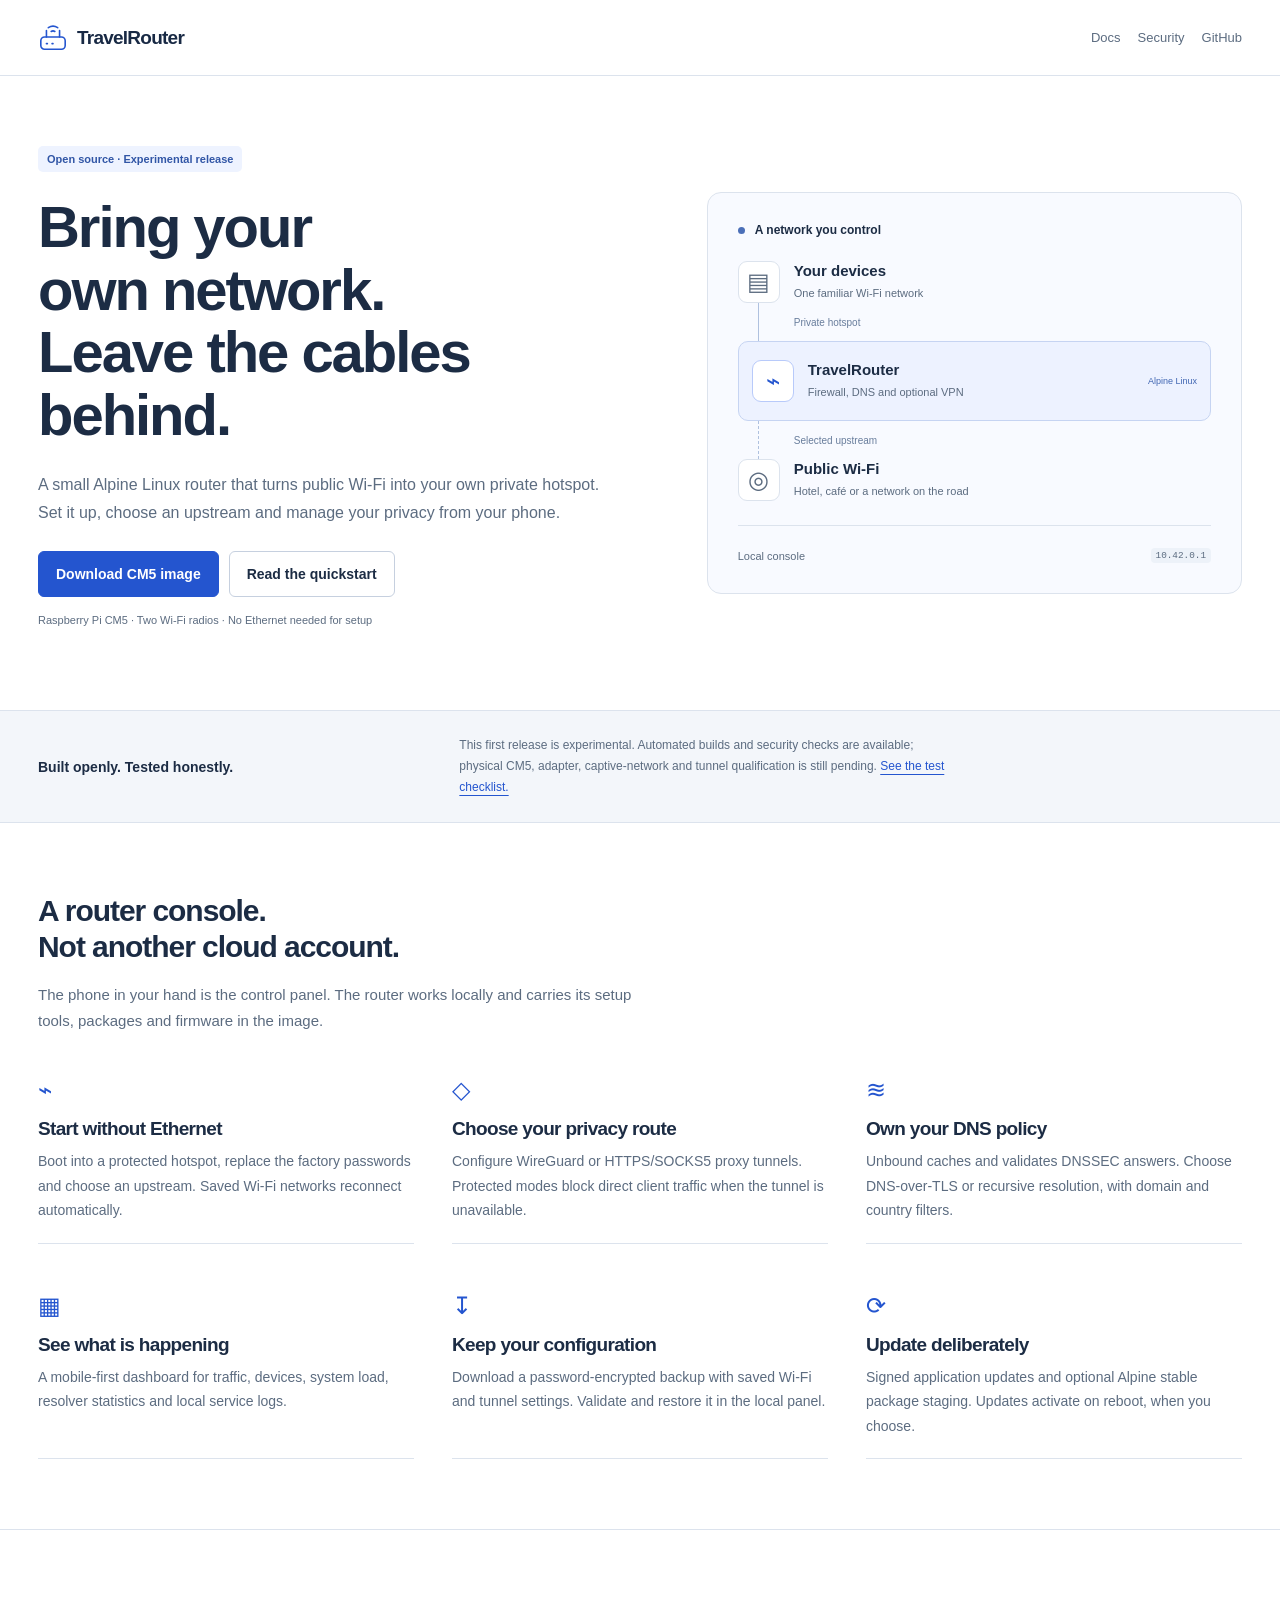
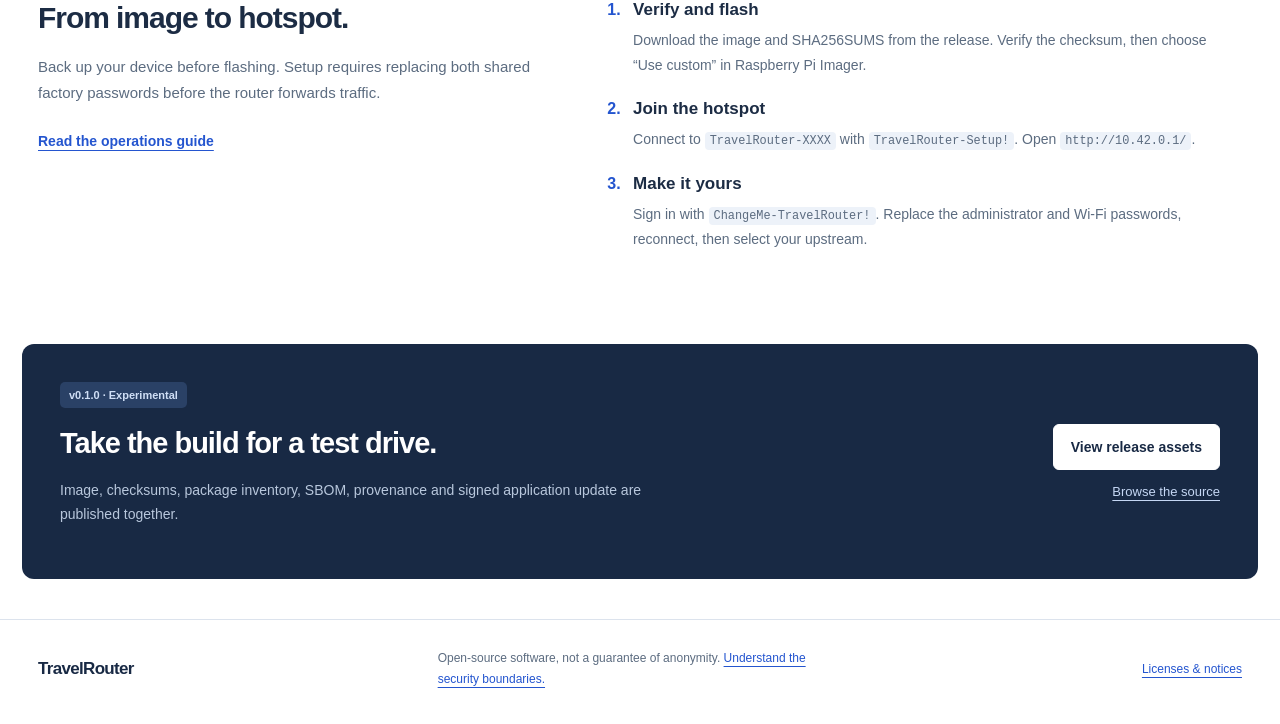
==== site/index.html @ 2a93a99b "feat: publish mobile-first project website and documentation on GitHub Pages" ====
<!doctype html>
<html lang="en"><head><meta charset="utf-8"><meta name="viewport" content="width=device-width,initial-scale=1"><meta name="theme-color" content="#f3f6fa"><meta name="description" content="An open-source Alpine Linux travel router for Raspberry Pi CM5. Offline setup, encrypted DNS, VPN routes and a mobile-first local console."><title>TravelRouter — Your network, wherever you connect</title><link rel="preload" href="assets/fonts/plex-sans-regular.woff2" as="font" type="font/woff2" crossorigin><link rel="stylesheet" href="assets/style.css"></head>
<body><a class="skip" href="#main">Skip to content</a>
<header><a class="brand" href="./"><svg width="30" height="30" viewBox="0 0 32 32" aria-hidden="true"><rect x="3" y="15" width="26" height="13" rx="4"/><path d="M9 15V8m14 7V8M11 5a9 9 0 0 1 10 0M14 9a4 4 0 0 1 4 0M9 22h1m5 0h1"/></svg>TravelRouter</a><nav aria-label="Main navigation"><a href="getting-started.html">Docs</a><a href="security.html">Security</a><a class="github-link" href="https://github.com/ralphschuler/travelrouter">GitHub</a></nav></header>
<main id="main">
<section class="hero"><div><span class="release-badge">Open source · Experimental release</span><h1>Bring your own network.<br>Leave the cables behind.</h1><p>A small Alpine Linux router that turns public Wi-Fi into your own private hotspot. Set it up, choose an upstream and manage your privacy from your phone.</p><div class="actions"><a class="button" href="https://github.com/ralphschuler/travelrouter/releases/download/v0.1.0/travelrouter-cm5-aarch64.img.gz">Download CM5 image</a><a class="button secondary" href="getting-started.html">Read the quickstart</a></div><p class="hero-note">Raspberry Pi CM5 · Two Wi-Fi radios · No Ethernet needed for setup</p></div>
<div class="route-illustration" aria-label="Your devices connect to a private TravelRouter hotspot, which connects to an upstream public network"><div class="route-header"><span class="live-dot" aria-hidden="true"></span> A network you control</div><div class="route-node"><span class="route-icon" aria-hidden="true">▤</span><div><strong>Your devices</strong><small>One familiar Wi-Fi network</small></div></div><div class="route-wire"><span>Private hotspot</span></div><div class="route-node router-node"><span class="route-icon" aria-hidden="true">⌁</span><div><strong>TravelRouter</strong><small>Firewall, DNS and optional VPN</small></div><span class="router-label">Alpine Linux</span></div><div class="route-wire external"><span>Selected upstream</span></div><div class="route-node"><span class="route-icon" aria-hidden="true">◎</span><div><strong>Public Wi-Fi</strong><small>Hotel, café or a network on the road</small></div></div><div class="route-footer">Local console <code>10.42.0.1</code></div></div></section>
<section class="qualification"><strong>Built openly. Tested honestly.</strong><p>This first release is experimental. Automated builds and security checks are available; physical CM5, adapter, captive-network and tunnel qualification is still pending. <a href="hardware-test.html">See the test checklist.</a></p></section>
<section class="section"><div class="section-intro"><h2>A router console.<br>Not another cloud account.</h2><p>The phone in your hand is the control panel. The router works locally and carries its setup tools, packages and firmware in the image.</p></div><div class="feature-grid">
<article><span class="feature-mark" aria-hidden="true">⌁</span><h3>Start without Ethernet</h3><p>Boot into a protected hotspot, replace the factory passwords and choose an upstream. Saved Wi-Fi networks reconnect automatically.</p></article>
<article><span class="feature-mark" aria-hidden="true">◇</span><h3>Choose your privacy route</h3><p>Configure WireGuard or HTTPS/SOCKS5 proxy tunnels. Protected modes block direct client traffic when the tunnel is unavailable.</p></article>
<article><span class="feature-mark" aria-hidden="true">≋</span><h3>Own your DNS policy</h3><p>Unbound caches and validates DNSSEC answers. Choose DNS-over-TLS or recursive resolution, with domain and country filters.</p></article>
<article><span class="feature-mark" aria-hidden="true">▦</span><h3>See what is happening</h3><p>A mobile-first dashboard for traffic, devices, system load, resolver statistics and local service logs.</p></article>
<article><span class="feature-mark" aria-hidden="true">↧</span><h3>Keep your configuration</h3><p>Download a password-encrypted backup with saved Wi-Fi and tunnel settings. Validate and restore it in the local panel.</p></article>
<article><span class="feature-mark" aria-hidden="true">⟳</span><h3>Update deliberately</h3><p>Signed application updates and optional Alpine stable package staging. Updates activate on reboot, when you choose.</p></article>
</div></section>
<section class="quickstart section" id="start"><div><h2>From image to hotspot.</h2><p>Back up your device before flashing. Setup requires replacing both shared factory passwords before the router forwards traffic.</p><a class="text-link" href="operations.html">Read the operations guide</a></div><ol><li><strong>Verify and flash</strong><p>Download the image and SHA256SUMS from the release. Verify the checksum, then choose “Use custom” in Raspberry Pi Imager.</p></li><li><strong>Join the hotspot</strong><p>Connect to <code>TravelRouter-XXXX</code> with <code>TravelRouter-Setup!</code>. Open <code>http://10.42.0.1/</code>.</p></li><li><strong>Make it yours</strong><p>Sign in with <code>ChangeMe-TravelRouter!</code>. Replace the administrator and Wi-Fi passwords, reconnect, then select your upstream.</p></li></ol></section>
<section class="download-panel"><div><span class="release-badge">v0.1.0 · Experimental</span><h2>Take the build for a test drive.</h2><p>Image, checksums, package inventory, SBOM, provenance and signed application update are published together.</p></div><div class="download-links"><a class="button" href="https://github.com/ralphschuler/travelrouter/releases/tag/v0.1.0">View release assets</a><a href="https://github.com/ralphschuler/travelrouter">Browse the source</a></div></section>
</main><footer><a class="brand" href="./">TravelRouter</a><p>Open-source software, not a guarantee of anonymity. <a href="security.html">Understand the security boundaries.</a></p><a href="third-party-notices.html">Licenses & notices</a></footer></body></html>
---- site/assets/style.css ----
@font-face{font-family:Plex;src:url("fonts/plex-sans-regular.woff2") format("woff2");font-weight:400;font-display:swap}@font-face{font-family:Plex;src:url("fonts/plex-sans-semibold.woff2") format("woff2");font-weight:600 800;font-display:swap}
:root{color-scheme:light;--ink:#1c2c44;--muted:#5c6c80;--blue:#2455cf;--navy:#182944;--line:#dce3ed;--canvas:#f3f6fa;font-family:Plex,"Helvetica Neue",Arial,sans-serif;color:var(--ink);background:white;font-synthesis:none}*{box-sizing:border-box}body{margin:0}a{color:var(--blue);text-underline-offset:4px;touch-action:manipulation}a:hover{color:#143a9a}:focus-visible{outline:3px solid #718ff0;outline-offset:4px}h1,h2,h3{text-wrap:balance;font-weight:600;letter-spacing:-.035em}h1{font-size:42px;line-height:1.08;margin:24px 0}h2{font-size:30px;line-height:1.18;margin:0 0 18px}h3{font-size:19px;margin:14px 0 9px}p{color:var(--muted);line-height:1.75;font-size:15px;max-width:75ch}code{font-family:ui-monospace,Consolas,monospace;font-size:.85em;background:#edf2f9;padding:2px 5px;border-radius:4px;overflow-wrap:anywhere}.skip{position:fixed;top:-70px;left:15px;background:white;padding:12px;z-index:10}.skip:focus{top:8px}
header,main>section,footer{padding-left:22px;padding-right:22px}header{max-width:1280px;margin:auto;min-height:76px;display:flex;align-items:center;justify-content:space-between;gap:16px;border-bottom:1px solid var(--line)}.brand{display:inline-flex;align-items:center;gap:9px;font-size:19px;font-weight:600;color:var(--navy);letter-spacing:-.04em;text-decoration:none;white-space:nowrap}.brand svg{stroke:var(--blue);stroke-width:1.7;stroke-linecap:round;stroke-linejoin:round;fill:none}header nav{display:flex;gap:17px;align-items:center;font-size:13px}header nav a{text-decoration:none;color:var(--muted);padding:12px 0}.github-link{display:none}.hero{padding-top:48px;padding-bottom:48px;max-width:1280px;margin:auto;display:grid;gap:32px}.hero>div{min-width:0}.hero p{font-size:16px}.release-badge{display:inline-block;padding:7px 9px;border-radius:5px;background:#eef3ff;color:#3156a6;font-size:11px;font-weight:600}.actions{display:flex;flex-wrap:wrap;gap:10px;margin:24px 0 14px}.button{display:inline-flex;justify-content:center;align-items:center;background:var(--blue);color:white;border:1px solid var(--blue);min-height:46px;padding:12px 17px;font-size:14px;font-weight:600;text-decoration:none;border-radius:6px}.button:hover{color:white;background:#1945b6}.secondary{background:white;color:var(--ink);border-color:#c6d0df}.secondary:hover{background:var(--canvas);color:var(--ink)}.hero .hero-note{font-size:11px}
.route-illustration{border:1px solid var(--line);border-radius:14px;padding:22px;background:#f8faff;min-width:0}.route-header{display:flex;gap:10px;align-items:center;font-size:12px;font-weight:600;margin-bottom:24px}.live-dot{height:7px;width:7px;background:#4b6fb8;border-radius:50%}.route-node{display:flex;align-items:center;gap:14px;min-width:0}.route-node strong{font-size:15px;font-weight:600}.route-node small{display:block;font-size:11px;color:var(--muted);margin-top:5px;line-height:1.5}.route-icon{display:grid;place-items:center;flex-shrink:0;width:42px;height:42px;background:white;border:1px solid var(--line);border-radius:9px;font-size:24px;color:#5c6c80}.route-wire{border-left:1px solid #afc1df;height:38px;margin-left:20px;padding-left:35px;display:flex;align-items:center;font-size:10px;color:#687d9c}.external{border-left-style:dashed}.router-node{padding:18px 13px;background:#edf2ff;border:1px solid #c6d4f2;border-radius:10px}.router-node .route-icon{color:var(--blue);border-color:#b8cafa}.router-label{display:none}.route-footer{display:flex;justify-content:space-between;align-items:center;font-size:11px;color:var(--muted);padding-top:22px;margin-top:24px;border-top:1px solid var(--line)}
.qualification{padding-top:24px;padding-bottom:24px;background:var(--canvas);border-top:1px solid var(--line);border-bottom:1px solid var(--line)}.qualification strong{font-size:14px}.qualification p{font-size:12px;margin-bottom:0}.section{padding-top:52px;padding-bottom:52px;max-width:1280px;margin:auto}.section-intro{max-width:650px;margin-bottom:32px}.feature-grid{display:grid;gap:26px}.feature-grid article{padding:10px 0 20px;border-bottom:1px solid var(--line)}.feature-grid p{font-size:14px;margin:0}.feature-mark{font-size:24px;color:var(--blue)}.quickstart{display:grid;gap:22px;border-top:1px solid var(--line)}ol{padding-left:24px;margin:0}li{padding:0 0 22px 8px}li::marker{color:var(--blue);font-weight:600}li strong{font-weight:600;font-size:17px}li p{font-size:14px;margin:8px 0 0}.text-link{display:inline-block;padding:12px 0;font-size:14px;font-weight:600}.download-panel{background:var(--navy);color:white;max-width:1236px;margin:0 22px 40px;padding:30px 24px;border-radius:12px;display:grid;gap:20px}.download-panel h2{margin-top:18px;font-size:29px}.download-panel p{color:#b8c7dc;font-size:14px}.download-panel .release-badge{background:#2a4166;color:#d0dff6}.download-links{display:flex;flex-direction:column;align-items:flex-start;justify-content:center;gap:14px}.download-links>a:last-child{color:#c5d7f4;font-size:13px}.download-panel .button{background:white;border-color:white;color:var(--navy)}footer{padding-top:28px;padding-bottom:35px;border-top:1px solid var(--line);display:flex;flex-direction:column;gap:12px;max-width:1280px;margin:auto;font-size:12px}footer p{font-size:12px;margin:0}footer .brand{font-size:17px}
.docs-layout{max-width:1280px;margin:auto;padding:24px 22px 60px;display:grid;gap:28px}.docs-menu{border-bottom:1px solid var(--line);padding:0 0 20px}.docs-menu summary{padding:10px 0;font-size:14px;font-weight:600;cursor:pointer;min-height:44px}.docs-menu nav{display:flex;gap:4px;flex-wrap:wrap;margin-top:8px}.docs-menu a{font-size:12px;text-decoration:none;display:block;padding:10px 12px;border-radius:5px;min-height:42px;color:var(--muted)}.docs-menu a[aria-current="page"]{background:#edf2ff;color:var(--blue);font-weight:600}.documentation{min-width:0;max-width:78ch}.documentation h1{font-size:34px;margin-top:20px}.documentation h2{font-size:25px;margin-top:42px;scroll-margin-top:20px}.documentation h3{scroll-margin-top:20px}.documentation p,.documentation li{font-size:15px;line-height:1.8}.documentation li{padding-bottom:10px}.documentation pre{background:#182944;color:#dbe6f7;overflow:auto;padding:20px;border-radius:8px;font-size:12px;line-height:1.8}.documentation pre code{background:none;color:inherit;overflow-wrap:normal;white-space:pre;padding:0}.documentation table{display:block;overflow:auto;border-collapse:collapse;font-size:13px;max-width:100%}.documentation th,.documentation td{text-align:left;padding:12px;border:1px solid var(--line);line-height:1.6}.documentation blockquote{border-left:3px solid #bdccef;padding-left:18px;margin-left:0}.doc-context{font-size:12px;display:flex;justify-content:space-between;gap:12px}.doc-context span{color:#946412;background:#fff7e6;padding:3px 7px;border-radius:4px}
@media(min-width:700px){header,main>section,footer{padding-left:38px;padding-right:38px}.hero{padding-top:70px;padding-bottom:70px;grid-template-columns:1.1fr 1fr;align-items:center;gap:36px}h1{font-size:46px}.feature-grid{grid-template-columns:repeat(2,minmax(0,1fr));gap:30px}.section{padding-top:70px;padding-bottom:70px}.qualification{display:grid;grid-template-columns:1fr 2fr;gap:30px;align-items:center}.qualification p{margin:0}.quickstart{grid-template-columns:1fr 1.3fr;gap:70px}.download-panel{margin-left:38px;margin-right:38px;grid-template-columns:1.6fr 1fr;gap:40px;padding:38px}.download-links{align-items:flex-end}.github-link{display:inline}.docs-layout{padding-left:38px;padding-right:38px}.router-label{display:block;font-size:9px;color:#4066b2;margin-left:auto;white-space:nowrap}.hero .hero-note{line-height:1.7}footer{flex-direction:row;justify-content:space-between;align-items:center;gap:30px}footer p{max-width:60ch}}
@media(min-width:1050px){h1{font-size:58px}.hero{gap:80px}.feature-grid{grid-template-columns:repeat(3,minmax(0,1fr));gap:38px}.route-illustration{padding:30px}.docs-layout{grid-template-columns:220px minmax(0,1fr);gap:60px}.docs-menu{border:0;position:sticky;top:25px}.docs-menu nav{display:grid}.docs-menu a{font-size:13px}.download-panel{margin-left:auto;margin-right:auto}.documentation h1{font-size:42px}.qualification{padding-left:max(38px,calc((100vw - 1204px)/2));padding-right:max(38px,calc((100vw - 1204px)/2))}}
@media(max-width:360px){header{padding-left:16px;padding-right:16px;gap:10px}.brand{font-size:16px;gap:6px}.brand svg{width:26px}header nav{gap:12px;font-size:12px}h1{font-size:36px}.actions .button{width:100%}}
@media(prefers-reduced-motion:reduce){*,*::before,*::after{scroll-behavior:auto!important;transition:none!important;animation:none!important}}
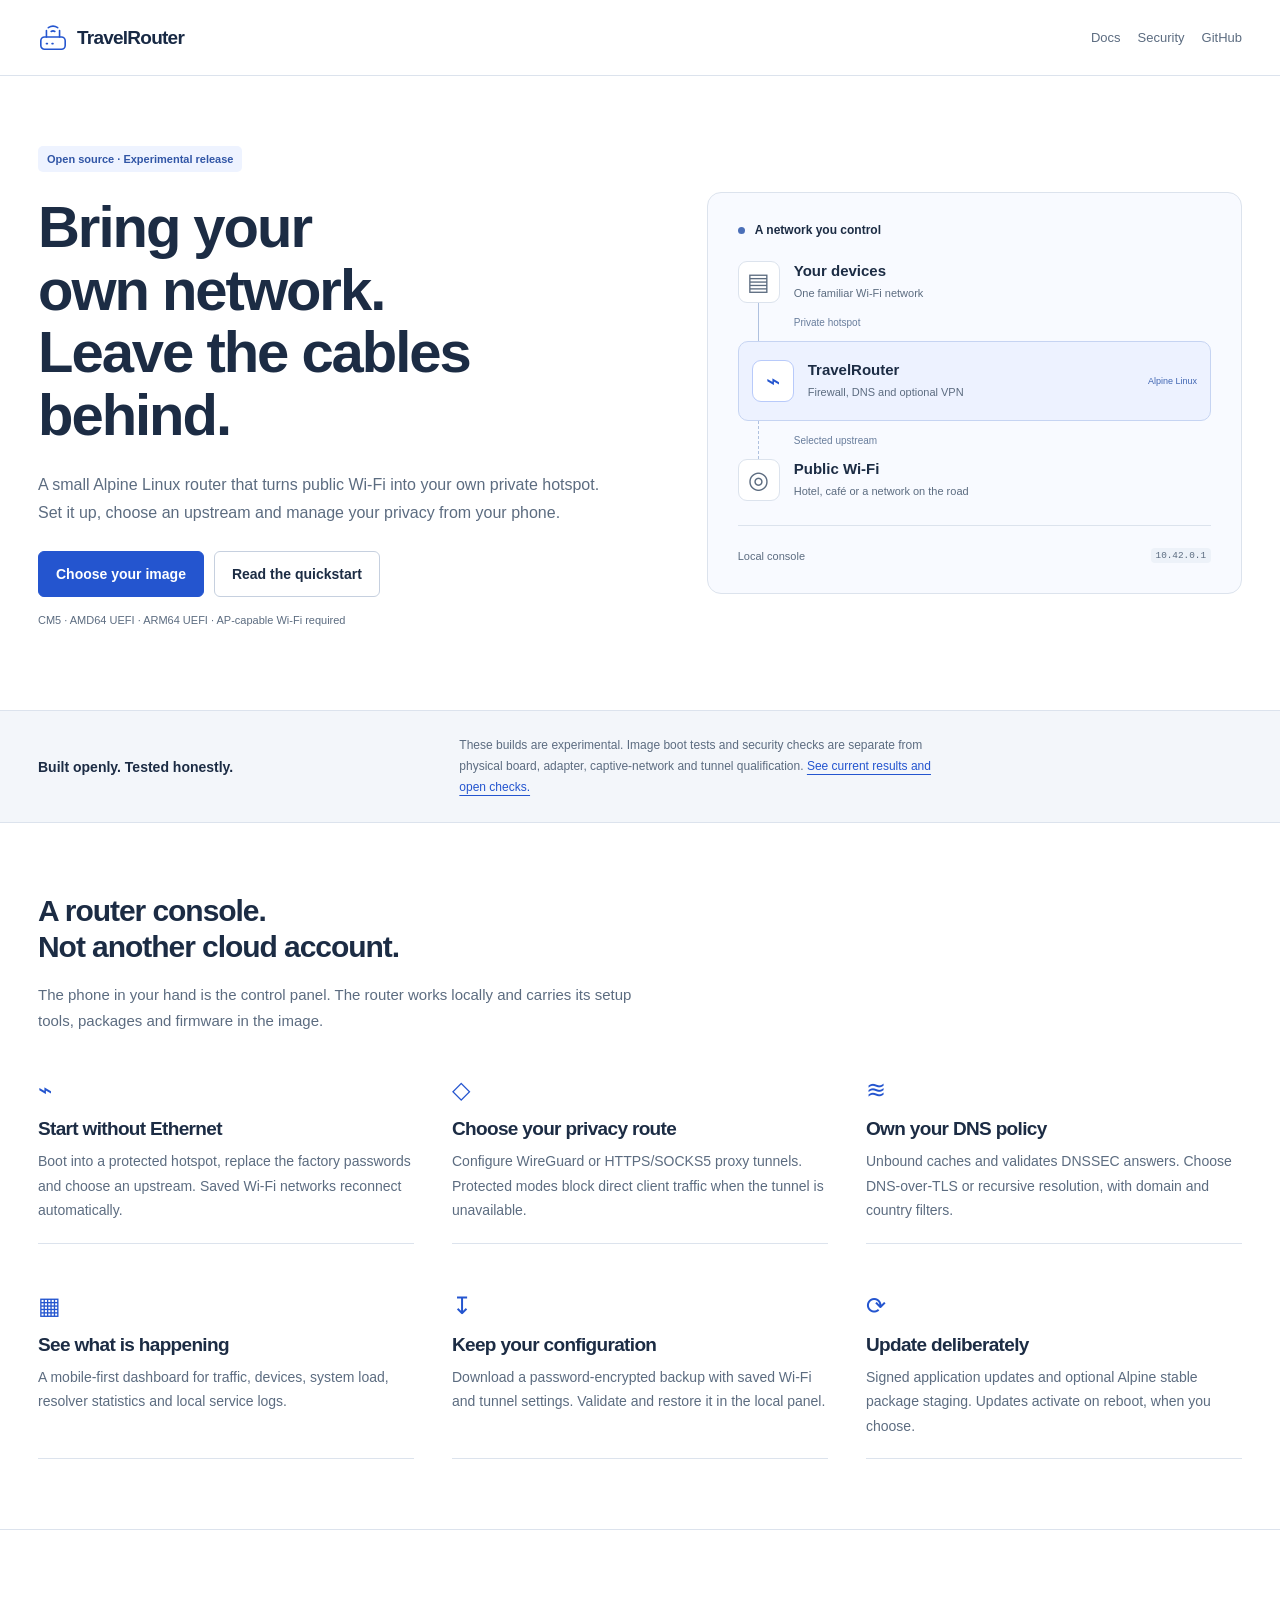
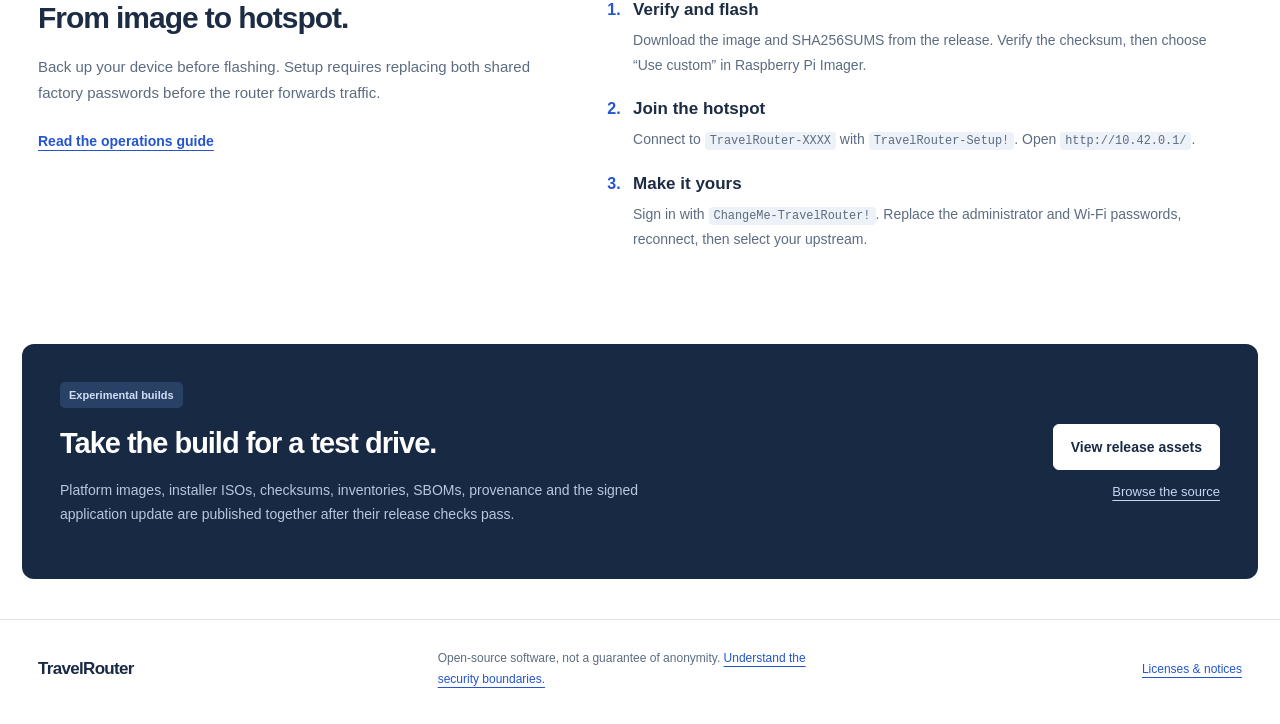
==== commit cf2e7a4e: "feat: build offline UEFI router images and installers for amd64 and arm64" ====
--- a/site/index.html
+++ b/site/index.html
@@ -1,11 +1,11 @@
 <!doctype html>
-<html lang="en"><head><meta charset="utf-8"><meta name="viewport" content="width=device-width,initial-scale=1"><meta name="theme-color" content="#f3f6fa"><meta name="description" content="An open-source Alpine Linux travel router for Raspberry Pi CM5. Offline setup, encrypted DNS, VPN routes and a mobile-first local console."><title>TravelRouter — Your network, wherever you connect</title><link rel="preload" href="assets/fonts/plex-sans-regular.woff2" as="font" type="font/woff2" crossorigin><link rel="stylesheet" href="assets/style.css"></head>
+<html lang="en"><head><meta charset="utf-8"><meta name="viewport" content="width=device-width,initial-scale=1"><meta name="theme-color" content="#f3f6fa"><meta name="description" content="An open-source Alpine Linux travel router for CM5 and AMD64/ARM64 UEFI systems. Offline setup, encrypted DNS, VPN routes and a mobile-first local console."><title>TravelRouter — Your network, wherever you connect</title><link rel="preload" href="assets/fonts/plex-sans-regular.woff2" as="font" type="font/woff2" crossorigin><link rel="stylesheet" href="assets/style.css"></head>
 <body><a class="skip" href="#main">Skip to content</a>
 <header><a class="brand" href="./"><svg width="30" height="30" viewBox="0 0 32 32" aria-hidden="true"><rect x="3" y="15" width="26" height="13" rx="4"/><path d="M9 15V8m14 7V8M11 5a9 9 0 0 1 10 0M14 9a4 4 0 0 1 4 0M9 22h1m5 0h1"/></svg>TravelRouter</a><nav aria-label="Main navigation"><a href="getting-started.html">Docs</a><a href="security.html">Security</a><a class="github-link" href="https://github.com/ralphschuler/travelrouter">GitHub</a></nav></header>
 <main id="main">
-<section class="hero"><div><span class="release-badge">Open source · Experimental release</span><h1>Bring your own network.<br>Leave the cables behind.</h1><p>A small Alpine Linux router that turns public Wi-Fi into your own private hotspot. Set it up, choose an upstream and manage your privacy from your phone.</p><div class="actions"><a class="button" href="https://github.com/ralphschuler/travelrouter/releases/download/v0.1.0/travelrouter-cm5-aarch64.img.gz">Download CM5 image</a><a class="button secondary" href="getting-started.html">Read the quickstart</a></div><p class="hero-note">Raspberry Pi CM5 · Two Wi-Fi radios · No Ethernet needed for setup</p></div>
+<section class="hero"><div><span class="release-badge">Open source · Experimental release</span><h1>Bring your own network.<br>Leave the cables behind.</h1><p>A small Alpine Linux router that turns public Wi-Fi into your own private hotspot. Set it up, choose an upstream and manage your privacy from your phone.</p><div class="actions"><a class="button" href="build-targets.html">Choose your image</a><a class="button secondary" href="getting-started.html">Read the quickstart</a></div><p class="hero-note">CM5 · AMD64 UEFI · ARM64 UEFI · AP-capable Wi-Fi required</p></div>
 <div class="route-illustration" aria-label="Your devices connect to a private TravelRouter hotspot, which connects to an upstream public network"><div class="route-header"><span class="live-dot" aria-hidden="true"></span> A network you control</div><div class="route-node"><span class="route-icon" aria-hidden="true">▤</span><div><strong>Your devices</strong><small>One familiar Wi-Fi network</small></div></div><div class="route-wire"><span>Private hotspot</span></div><div class="route-node router-node"><span class="route-icon" aria-hidden="true">⌁</span><div><strong>TravelRouter</strong><small>Firewall, DNS and optional VPN</small></div><span class="router-label">Alpine Linux</span></div><div class="route-wire external"><span>Selected upstream</span></div><div class="route-node"><span class="route-icon" aria-hidden="true">◎</span><div><strong>Public Wi-Fi</strong><small>Hotel, café or a network on the road</small></div></div><div class="route-footer">Local console <code>10.42.0.1</code></div></div></section>
-<section class="qualification"><strong>Built openly. Tested honestly.</strong><p>This first release is experimental. Automated builds and security checks are available; physical CM5, adapter, captive-network and tunnel qualification is still pending. <a href="hardware-test.html">See the test checklist.</a></p></section>
+<section class="qualification"><strong>Built openly. Tested honestly.</strong><p>These builds are experimental. Image boot tests and security checks are separate from physical board, adapter, captive-network and tunnel qualification. <a href="hardware-test.html">See current results and open checks.</a></p></section>
 <section class="section"><div class="section-intro"><h2>A router console.<br>Not another cloud account.</h2><p>The phone in your hand is the control panel. The router works locally and carries its setup tools, packages and firmware in the image.</p></div><div class="feature-grid">
 <article><span class="feature-mark" aria-hidden="true">⌁</span><h3>Start without Ethernet</h3><p>Boot into a protected hotspot, replace the factory passwords and choose an upstream. Saved Wi-Fi networks reconnect automatically.</p></article>
 <article><span class="feature-mark" aria-hidden="true">◇</span><h3>Choose your privacy route</h3><p>Configure WireGuard or HTTPS/SOCKS5 proxy tunnels. Protected modes block direct client traffic when the tunnel is unavailable.</p></article>
@@ -15,5 +15,5 @@
 <article><span class="feature-mark" aria-hidden="true">⟳</span><h3>Update deliberately</h3><p>Signed application updates and optional Alpine stable package staging. Updates activate on reboot, when you choose.</p></article>
 </div></section>
 <section class="quickstart section" id="start"><div><h2>From image to hotspot.</h2><p>Back up your device before flashing. Setup requires replacing both shared factory passwords before the router forwards traffic.</p><a class="text-link" href="operations.html">Read the operations guide</a></div><ol><li><strong>Verify and flash</strong><p>Download the image and SHA256SUMS from the release. Verify the checksum, then choose “Use custom” in Raspberry Pi Imager.</p></li><li><strong>Join the hotspot</strong><p>Connect to <code>TravelRouter-XXXX</code> with <code>TravelRouter-Setup!</code>. Open <code>http://10.42.0.1/</code>.</p></li><li><strong>Make it yours</strong><p>Sign in with <code>ChangeMe-TravelRouter!</code>. Replace the administrator and Wi-Fi passwords, reconnect, then select your upstream.</p></li></ol></section>
-<section class="download-panel"><div><span class="release-badge">v0.1.0 · Experimental</span><h2>Take the build for a test drive.</h2><p>Image, checksums, package inventory, SBOM, provenance and signed application update are published together.</p></div><div class="download-links"><a class="button" href="https://github.com/ralphschuler/travelrouter/releases/tag/v0.1.0">View release assets</a><a href="https://github.com/ralphschuler/travelrouter">Browse the source</a></div></section>
+<section class="download-panel"><div><span class="release-badge">Experimental builds</span><h2>Take the build for a test drive.</h2><p>Platform images, installer ISOs, checksums, inventories, SBOMs, provenance and the signed application update are published together after their release checks pass.</p></div><div class="download-links"><a class="button" href="https://github.com/ralphschuler/travelrouter/releases">View release assets</a><a href="https://github.com/ralphschuler/travelrouter">Browse the source</a></div></section>
 </main><footer><a class="brand" href="./">TravelRouter</a><p>Open-source software, not a guarantee of anonymity. <a href="security.html">Understand the security boundaries.</a></p><a href="third-party-notices.html">Licenses & notices</a></footer></body></html>
